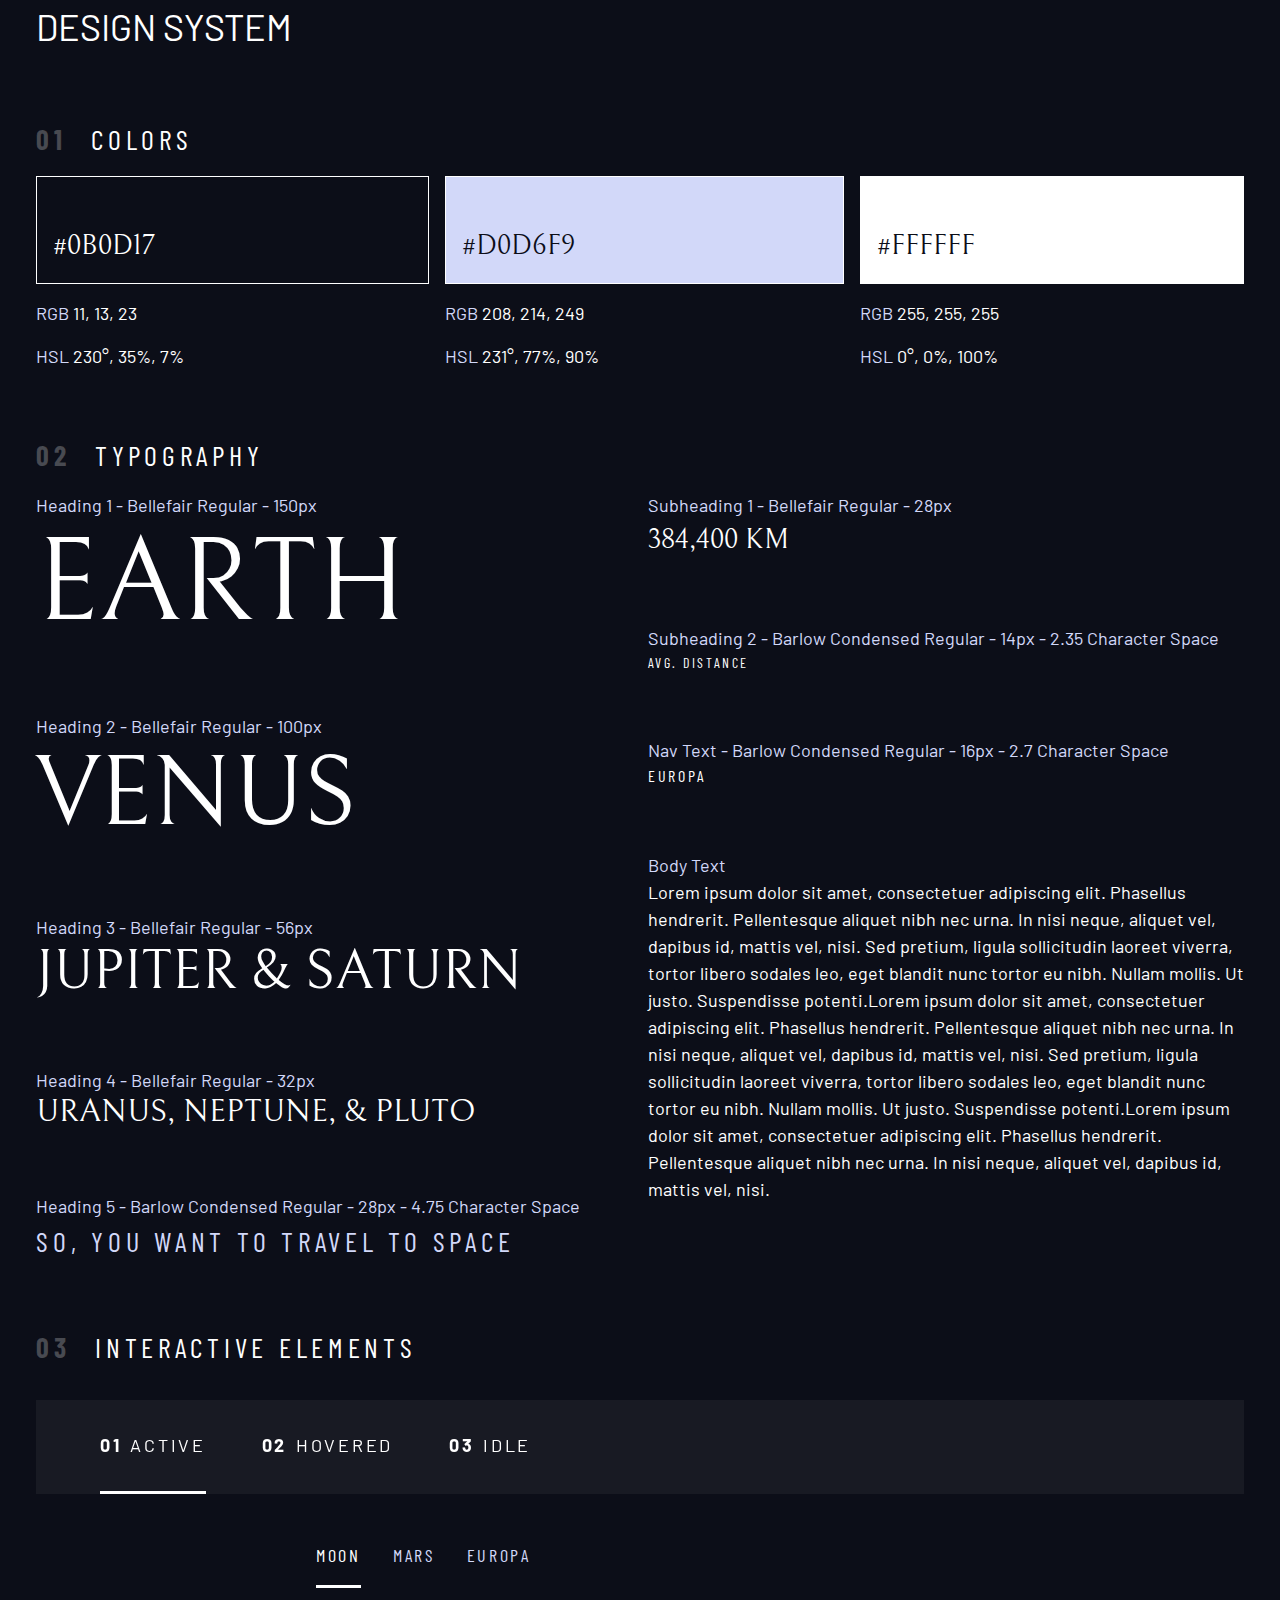
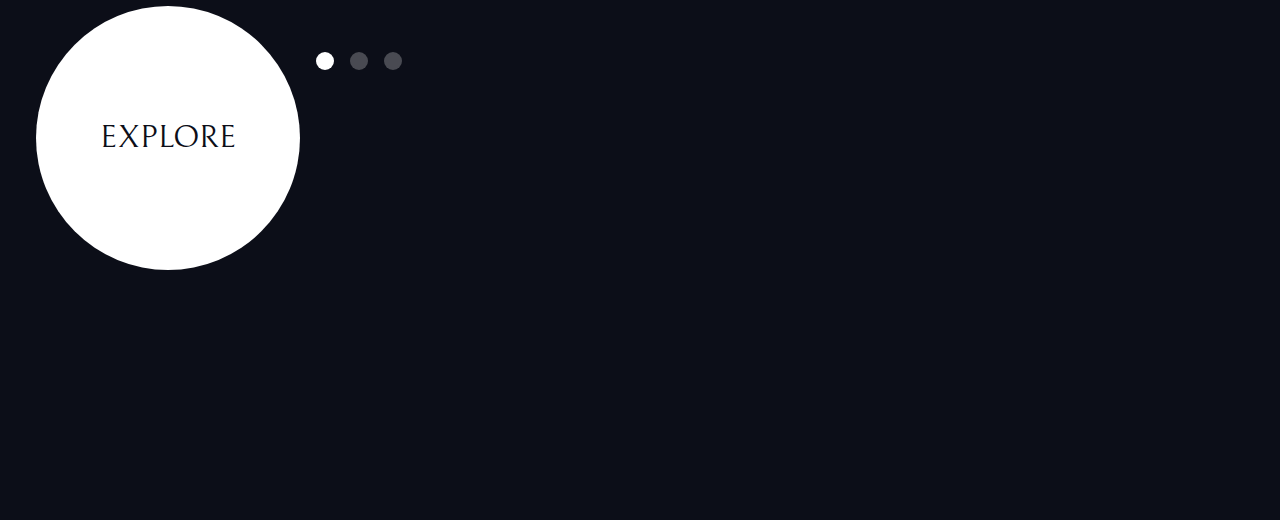
==== design-system.html @ 9b9bf10f "space tourism" ====
<html>
  <head>
    <title>Design system</title>

    <!-- Google fonts -->
    <link rel="preconnect" href="https://fonts.googleapis.com" />
    <link rel="preconnect" href="https://fonts.gstatic.com" crossorigin />
    <link
      href="https://fonts.googleapis.com/css2?family=Barlow+Condensed:wght@400;700&family=Bellefair&family=Barlow:wght@400;700&display=swap"
      rel="stylesheet"
    />

    <link rel="stylesheet" href="index.css" />

    <title>Design System | Space tourism</title>
  </head>
  <body>
    <div class="container flow">
      <h1 class="uppercase">Design system</h1>

      <section class="flow" id="colors" style="margin: 4rem 0">
        <h2 class="numbered-title"><span>01</span> colors</h2>
        <div class="flex">
          <div class="flow" style="flex-grow: 1">
            <div
              class="bg-dark text-white ff-serif fs-500"
              style="padding: 3rem 1rem 1rem; border: 1px solid white"
            >
              #0B0D17
            </div>
            <p><span class="text-accent">RGB</span> 11, 13, 23</p>
            <p><span class="text-accent">HSL</span> 230°, 35%, 7%</p>
          </div>
          <div class="flow" style="flex-grow: 1">
            <div
              class="bg-accent text-dark ff-serif fs-500"
              style="padding: 3rem 1rem 1rem; border: 1px solid white"
            >
              #D0D6F9
            </div>
            <p><span class="text-accent">RGB</span> 208, 214, 249</p>
            <p><span class="text-accent">HSL</span> 231°, 77%, 90%</p>
          </div>
          <div class="flow" style="flex-grow: 1">
            <div
              class="bg-white text-dark ff-serif fs-500"
              style="padding: 3rem 1rem 1rem; border: 1px solid white"
            >
              #FFFFFF
            </div>
            <p><span class="text-accent">RGB</span> 255, 255, 255</p>
            <p><span class="text-accent">HSL</span> 0°, 0%, 100%</p>
          </div>
        </div>
      </section>

      <section class="flow" id="typography" style="margin: 4rem 0">
        <h2 class="numbered-title"><span>02 </span>Typography</h2>
        <div class="flex">
          <div class="flow" style="flex-basis: 100%; --flow-space: 4rem">
            <div>
              <p class="text-accent">Heading 1 - Bellefair Regular - 150px</p>
              <p class="fs-900 ff-serif uppercase">Earth</p>
            </div>
            <div>
              <p class="text-accent">Heading 2 - Bellefair Regular - 100px</p>
              <p class="fs-800 ff-serif uppercase">Venus</p>
            </div>
            <div>
              <p class="text-accent">Heading 3 - Bellefair Regular - 56px</p>
              <p class="fs-700 ff-serif uppercase">Jupiter & Saturn</p>
            </div>
            <div>
              <p class="text-accent">Heading 4 - Bellefair Regular - 32px</p>
              <p class="fs-600 ff-serif uppercase">Uranus, Neptune, & Pluto</p>
            </div>
            <div>
              <p class="text-accent">
                Heading 5 - Barlow Condensed Regular - 28px - 4.75 Character
                Space
              </p>
              <p
                class="
                  text-accent
                  fs-500
                  ff-sans-cond
                  uppercase
                  letter-spacing-1
                "
              >
                So, you want to travel to space
              </p>
            </div>
          </div>

          <div class="flow" style="flex-basis: 100%; --flow-space: 4rem">
            <div>
              <p class="text-accent">Subheading 1 - Bellefair Regular - 28px</p>
              <p class="fs-500 ff-serif uppercase">384,400 km</p>
            </div>
            <div>
              <p class="text-accent">
                Subheading 2 - Barlow Condensed Regular - 14px - 2.35 Character
                Space
              </p>
              <p class="fs-200 uppercase ff-sans-cond letter-spacing-3">
                Avg. Distance
              </p>
            </div>
            <div>
              <p class="text-accent">
                Nav Text - Barlow Condensed Regular - 16px - 2.7 Character Space
              </p>
              <p class="fs-300 uppercase ff-sans-cond letter-spacing-2">
                Europa
              </p>
            </div>
            <div>
              <p class="text-accent">Body Text</p>
              <p>
                Lorem ipsum dolor sit amet, consectetuer adipiscing elit.
                Phasellus hendrerit. Pellentesque aliquet nibh nec urna. In nisi
                neque, aliquet vel, dapibus id, mattis vel, nisi. Sed pretium,
                ligula sollicitudin laoreet viverra, tortor libero sodales leo,
                eget blandit nunc tortor eu nibh. Nullam mollis. Ut justo.
                Suspendisse potenti.Lorem ipsum dolor sit amet, consectetuer
                adipiscing elit. Phasellus hendrerit. Pellentesque aliquet nibh
                nec urna. In nisi neque, aliquet vel, dapibus id, mattis vel,
                nisi. Sed pretium, ligula sollicitudin laoreet viverra, tortor
                libero sodales leo, eget blandit nunc tortor eu nibh. Nullam
                mollis. Ut justo. Suspendisse potenti.Lorem ipsum dolor sit
                amet, consectetuer adipiscing elit. Phasellus hendrerit.
                Pellentesque aliquet nibh nec urna. In nisi neque, aliquet vel,
                dapibus id, mattis vel, nisi.
              </p>
            </div>
          </div>
        </div>
      </section>

      <section class="flow" id="interactive-elements">
        <h2 class="numbered-title"><span>03</span> Interactive elements</h2>

        <!-- navigation -->
        <div>
          <nav>
            <ul class="primary-navigation underline-indicators flex">
              <li class="active">
                <a class="uppercase text-white letter-spacing-2" href="#"
                  ><span>01</span>Active</a
                >
              </li>
              <li>
                <a class="uppercase text-white letter-spacing-2" href="#"
                  ><span>02</span>Hovered</a
                >
              </li>
              <li>
                <a class="uppercase text-white letter-spacing-2" href="#"
                  ><span>03</span>Idle</a
                >
              </li>
            </ul>
          </nav>
        </div>

        <div class="flex">
          <div style="margin-top: 5rem">
            <!-- explore button -->
            <a
              href="#"
              class="large-button uppercase ff-serif fs-600 text-dark bg-white"
              >Explore</a
            >
          </div>

          <div class="flow" style="margin-bottom: 50vh; --flow-space: 4rem">
            <!-- Tabs -->
            <div class="tab-list underline-indicators flex">
              <button
                aria-selected="true"
                class="
                  uppercase
                  ff-sans-cond
                  text-accent
                  bg-dark
                  letter-spacing-2
                "
              >
                Moon
              </button>
              <button
                aria-selected="false"
                class="
                  uppercase
                  ff-sans-cond
                  text-accent
                  bg-dark
                  letter-spacing-2
                "
              >
                Mars
              </button>
              <button
                aria-selected="false"
                class="
                  uppercase
                  ff-sans-cond
                  text-accent
                  bg-dark
                  letter-spacing-2
                "
              >
                Europa
              </button>
            </div>

            <!-- Dots -->
            <div class="dot-indicators flex">
              <button aria-selected="true">
                <span class="sr-only">Slide title</span>
              </button>
              <button aria-selected="false">
                <span class="sr-only">Slide title</span>
              </button>
              <button aria-selected="false">
                <span class="sr-only">Slide title</span>
              </button>
            </div>

            <!-- Numbers -->
          </div>
        </div>
      </section>
    </div>

    <script src="index.pack.js"></script>
  </body>
</html>
---- index.css ----
/* ------------------- */
/* Custom properties   */
/* ------------------- */

:root {
  /* colors */
  --clr-dark: 230 35% 7%;
  --clr-light: 231 77% 90%;
  --clr-white: 0 0% 100%;

  /* font-sizes */
  --fs-900: clamp(5rem, 8vw + 1rem, 9.375rem);
  --fs-800: 3.5rem;
  --fs-700: 1.5rem;
  --fs-600: 1rem;
  --fs-500: 1.75rem;
  --fs-400: 0.9375rem;
  --fs-300: 1rem;
  --fs-200: 0.875rem;

  /* font-families */
  --ff-serif: 'Bellefair', serif;
  --ff-sans-cond: 'Barlow Condensed', sans-serif;
  --ff-sans-normal: 'Barlow', sans-serif;
}

@media (min-width: 35em) {
  :root {
    --fs-800: 5rem;
    --fs-700: 2.5rem;
    --fs-600: 1.5rem;
    --fs-400: 1rem;
  }
}

@media (min-width: 45em) {
  :root {
    /* font-sizes */
    --fs-800: 6.25rem;
    --fs-700: 3.5rem;
    --fs-600: 2rem;
    --fs-400: 1.125rem;
  }
}

/* ------------------- */
/* Reset               */
/* ------------------- */

/* https://piccalil.li/blog/a-modern-css-reset/ */

/* Box sizing */
*,
*::before,
*::after {
  box-sizing: border-box;
}

/* Reset margins */
body,
h1,
h2,
h3,
h4,
h5,
p,
figure,
picture {
  margin: 0;
}

h1,
h2,
h3,
h4,
h5,
h6,
p {
  font-weight: 400;
}

/* set up the body */
body {
  font-family: var(--ff-sans-normal);
  font-size: var(--fs-400);
  color: hsl(var(--clr-white));
  background-color: hsl(var(--clr-dark));
  line-height: 1.5;
  min-height: 100vh;

  display: grid;
  grid-template-rows: min-content 1fr;

  overflow-x: hidden;
}

/* make images easier to work with */
img,
picutre {
  max-width: 100%;
  display: block;
}

/* make form elements easier to work with */
input,
button,
textarea,
select {
  font: inherit;
}

/* remove animations for people who've turned them off */
@media (prefers-reduced-motion: reduce) {
  *,
  *::before,
  *::after {
    animation-duration: 0.01ms !important;
    animation-iteration-count: 1 !important;
    transition-duration: 0.01ms !important;
    scroll-behavior: auto !important;
  }
}

/* ------------------- */
/* Utility classes     */
/* ------------------- */

/* general */

.flex {
  display: flex;
  gap: var(--gap, 1rem);
}

.grid {
  display: grid;
  gap: var(--gap, 1rem);
}

.d-block {
  display: block;
}

.flow > *:where(:not(:first-child)) {
  margin-top: var(--flow-space, 1rem);
}

.container {
  padding-inline: 2em;
  margin-inline: auto;
  max-width: 80rem;
}

.grid-container {
  text-align: center;
  display: grid;
  place-items: center;
  padding-inline: 1rem;
}

.grid-container * {
  max-width: 50ch;
}

@media (min-width: 45em) {
  .grid-container {
    text-align: left;
    column-gap: var(--container-gap, 2rem);
    grid-template-columns: minmax(1rem, 1fr) repeat(2, minmax(0, 30rem)) minmax(
        1rem,
        1fr
      );
  }

  .grid-container > *:first-child {
    grid-column: 2;
  }

  .grid-container > *:last-child {
    grid-column: 3;
  }

  .grid-container--home {
    padding-bottom: max(6rem, 20vh);
    align-items: end;
  }
}

.sr-only {
  position: absolute;
  width: 1px;
  height: 1px;
  padding: 0;
  margin: -1px;
  overflow: hidden;
  clip: rect(0, 0, 0, 0);
  white-space: nowrap; /* added line */
  border: 0;
}

.skip-to-content {
  position: absolute;
  z-index: 9999;
  background: hsl(var(--clr-white));
  color: hsl(var(--clr-dark));
  padding: 0.5em 1em;
  margin-inline: auto;
  transform: translateY(-100%);
  transition: transform 250ms ease-in;
}

.skip-to-content:focus {
  transform: translateY(0);
}

/* colors */

.bg-dark {
  background-color: hsl(var(--clr-dark));
}
.bg-accent {
  background-color: hsl(var(--clr-light));
}
.bg-white {
  background-color: hsl(var(--clr-white));
}

.text-dark {
  color: hsl(var(--clr-dark));
}
.text-accent {
  color: hsl(var(--clr-light));
}
.text-white {
  color: hsl(var(--clr-white));
}

/* typography */

.ff-serif {
  font-family: var(--ff-serif);
}
.ff-sans-cond {
  font-family: var(--ff-sans-cond);
}
.ff-sans-normal {
  font-family: var(--ff-sans-normal);
}

.letter-spacing-1 {
  letter-spacing: 4.75px;
}
.letter-spacing-2 {
  letter-spacing: 2.7px;
}
.letter-spacing-3 {
  letter-spacing: 2.35px;
}

.uppercase {
  text-transform: uppercase;
}

.fs-900 {
  font-size: var(--fs-900);
}
.fs-800 {
  font-size: var(--fs-800);
}
.fs-700 {
  font-size: var(--fs-700);
}
.fs-600 {
  font-size: var(--fs-600);
}
.fs-500 {
  font-size: var(--fs-500);
}
.fs-400 {
  font-size: var(--fs-400);
}
.fs-300 {
  font-size: var(--fs-300);
}
.fs-200 {
  font-size: var(--fs-200);
}

.fs-900,
.fs-800,
.fs-700,
.fs-600 {
  line-height: 1.1;
}

.numbered-title {
  font-family: var(--ff-sans-cond);
  font-size: var(--fs-500);
  text-transform: uppercase;
  letter-spacing: 4.72px;
}

.numbered-title span {
  margin-right: 0.5em;
  font-weight: 700;
  color: hsl(var(--clr-white) / 0.25);
}

/* ------------------- */
/* Compontents         */
/* ------------------- */

.large-button {
  font-size: 2rem;
  position: relative;
  z-index: 1;
  display: inline-grid;
  place-items: center;
  padding: 0 2em;
  border-radius: 50%;
  aspect-ratio: 1;
  text-decoration: none;
}

.large-button::after {
  content: '';
  position: absolute;
  z-index: -1;
  width: 100%;
  height: 100%;
  background: hsl(var(--clr-white) / 0.1);
  border-radius: 50%;
  opacity: 0;
  transition: opacity 500ms linear, transform 750ms ease-in-out;
}

.large-button:hover::after,
.large-button:focus::after {
  opacity: 1;
  transform: scale(1.5);
}

/* primary-header */

.logo {
  /* min middle value max */
  margin: 1.5rem clamp(1.5rem, 5vw, 3.5rem);
}

.primary-header {
  justify-content: space-between;
  align-items: center;
}

.primary-navigation {
  --gap: clamp(1.5rem, 5vw, 3.5rem);
  --underline-gap: 2rem;
  list-style: none;
  padding: 0;
  margin: 0;
  background: hsl(var(--clr-white) / 0.05);
  backdrop-filter: blur(1.5rem);
}

@supports (backdrop-filter: blur(1rem)) {
  .primary-navigation {
    background: hsl(var(--clr-white) / 0.05);
    backdrop-filter: blur(1.5rem);
  }
}

.mobile-nav-toggle {
  display: none;
}

@media (max-width: 35rem) {
  .primary-navigation {
    --underline-gap: 0.5rem;
    position: fixed;
    z-index: 1000;
    inset: 0 0 0 30%;
    list-style: none;
    padding: min(20rem, 15vh) 2rem;
    margin: 0;
    flex-direction: column;
    transform: translateX(100%);
    transition: transform 500ms ease-in-out;
  }

  .primary-navigation[data-visible='true'] {
    transform: translateX(0);
  }

  .mobile-nav-toggle {
    display: block;
    position: absolute;
    z-index: 2000;
    right: 1rem;
    top: 2rem;
    background: transparent;
    background-image: url(./assets/shared/icon-hamburger.svg);
    background-repeat: no-repeat;
    background-position: center;
    width: 1.5rem;
    aspect-ratio: 1;
    border: 0;
  }

  .mobile-nav-toggle[aria-expanded='true'] {
    background-image: url(./assets/shared/icon-close.svg);
  }

  .mobile-nav-toggle:focus-visible {
    outline: 5px solid white;
    outline-offset: 5px;
  }
}

@media (min-width: 35em) {
  .primary-navigation {
    padding-inline: clamp(3rem, 5vw, 6rem);
  }
}

@media (min-width: 35em) and (max-width: 49.999em) {
  .primary-navigation {
    padding-inline: 3rem;
  }

  .primary-navigation a > span {
    display: none;
  }
}

@media (min-width: 45em) {
  .primary-header::before {
    content: '';
    display: block;
    position: relative;
    height: 1px;
    width: 100%;
    margin-right: -2.5rem;
    background: hsl(var(--clr-white) / 0.25);
    order: 1;
    z-index: 1;
  }

  nav {
    order: 2;
  }

  .primary-navigation {
    margin-block: 2rem;
  }
}

.primary-navigation a {
  text-decoration: none;
}

.primary-navigation a > span {
  font-weight: 700;
  margin-right: 0.5em;
}

.underline-indicators > * {
  cursor: pointer;
  padding: var(--underline-gap, 1rem) 0;
  border: 0;
  border-bottom: 0.2rem solid hsl(var(--clr-white) / 0);
}

.underline-indicators > *:focus {
  border-color: hsl(var(--clr-white) / 0.5);
}

@media (hover: hover) {
  .underline-indicators > *:hover {
    border-color: hsl(var(--clr-white) / 0.5);
  }
}

@media (min-width: 35rem) {
  .underline-indicators > .active,
  .underline-indicators > [aria-selected='true'] {
    color: hsl(var(--clr-white) / 1);
    border-color: hsl(var(--clr-white) / 1);
  }
}

.tab-list {
  --gap: 2rem;
}

.dot-indicators > * {
  cursor: pointer;
  border: 0;
  border-radius: 50%;
  padding: 0.5em;
  background-color: hsl(var(--clr-white) / 0.25);
}

.dot-indicators > *:hover,
.dot-indicators > *:focus {
  background-color: hsl(var(--clr-white) / 0.5);
}

.dot-indicators > [aria-selected='true'] {
  background-color: hsl(var(--clr-white) / 1);
}

/* ----------------------------- */
/* Page specific background      */
/* ----------------------------- */
body {
  background-size: cover;
  background-position: bottom center;
}
/* home */
.home {
  background-image: url(./assets/home/background-home-mobile.jpg);
}

@media (min-width: 35rem) {
  .home {
    background-position: center center;
    background-image: url(./assets/home/background-home-tablet.jpg);
  }
}

@media (min-width: 45rem) {
  .home {
    background-image: url(./assets/home/background-home-desktop.jpg);
  }
}
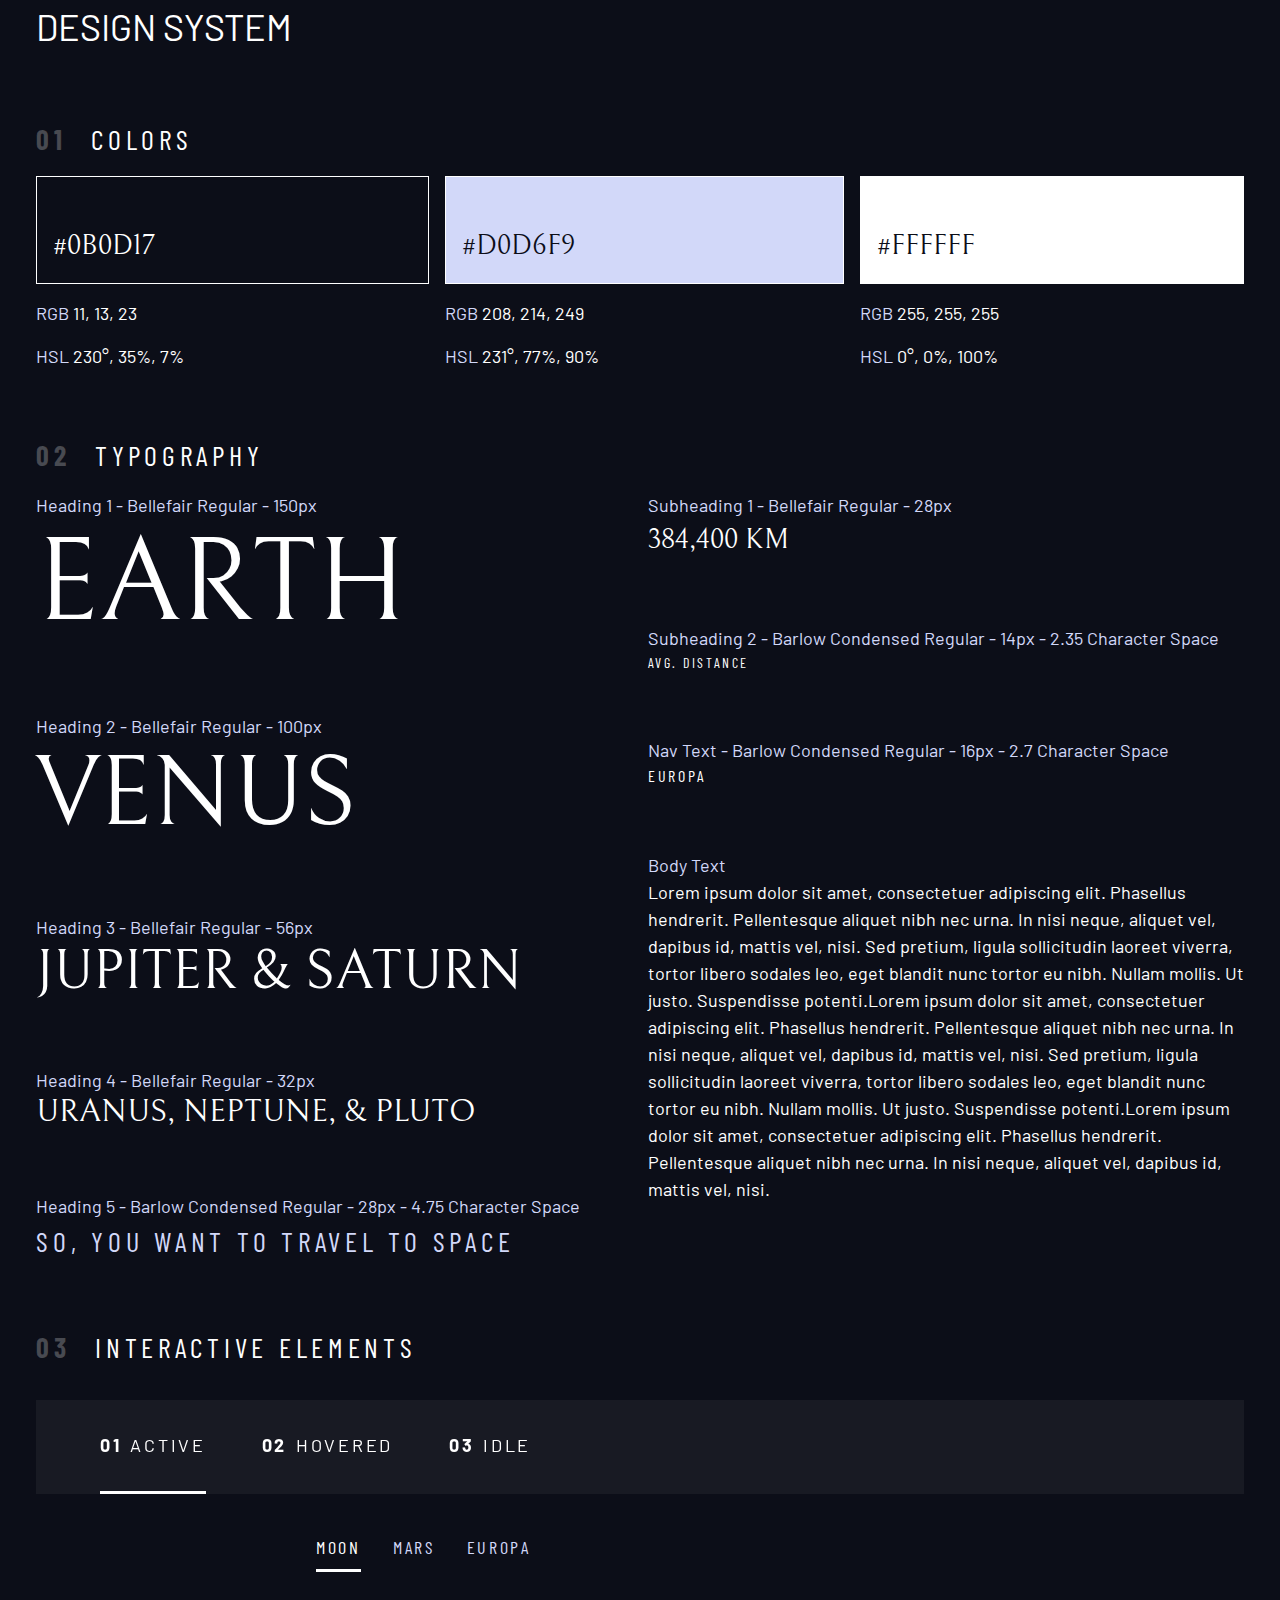
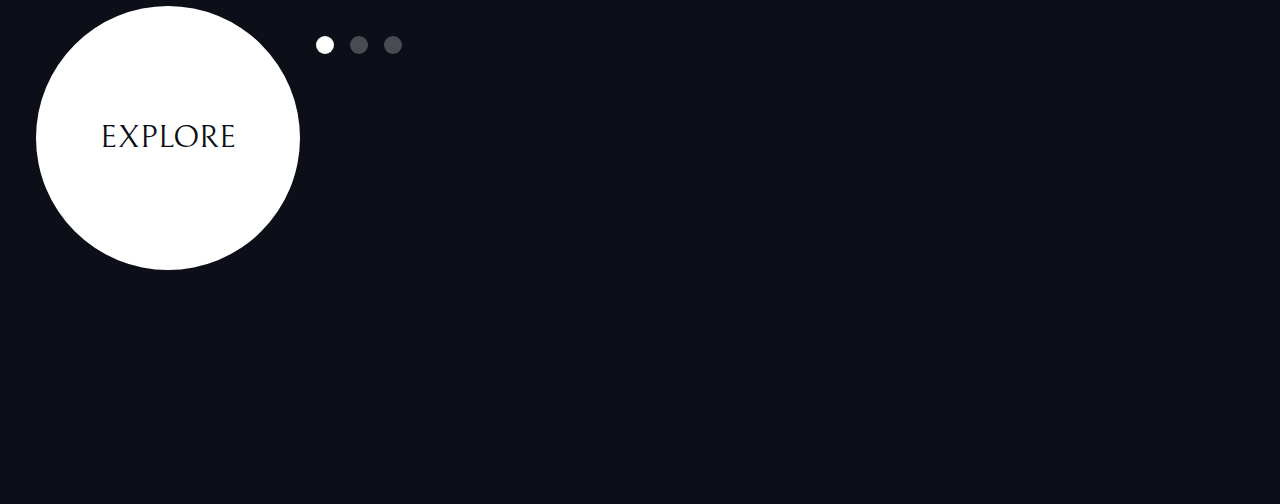
==== commit f11f623a: "content, destination and crew" ====
--- a/design-system.html
+++ b/design-system.html
@@ -179,37 +179,19 @@
             <div class="tab-list underline-indicators flex">
               <button
                 aria-selected="true"
-                class="
-                  uppercase
-                  ff-sans-cond
-                  text-accent
-                  bg-dark
-                  letter-spacing-2
-                "
+                class="uppercase ff-sans-cond text-accent letter-spacing-2"
               >
                 Moon
               </button>
               <button
                 aria-selected="false"
-                class="
-                  uppercase
-                  ff-sans-cond
-                  text-accent
-                  bg-dark
-                  letter-spacing-2
-                "
+                class="uppercase ff-sans-cond text-accent letter-spacing-2"
               >
                 Mars
               </button>
               <button
                 aria-selected="false"
-                class="
-                  uppercase
-                  ff-sans-cond
-                  text-accent
-                  bg-dark
-                  letter-spacing-2
-                "
+                class="uppercase ff-sans-cond text-accent letter-spacing-2"
               >
                 Europa
               </button>
--- a/index.css
+++ b/index.css
@@ -13,7 +13,7 @@
   --fs-800: 3.5rem;
   --fs-700: 1.5rem;
   --fs-600: 1rem;
-  --fs-500: 1.75rem;
+  --fs-500: 1rem;
   --fs-400: 0.9375rem;
   --fs-300: 1rem;
   --fs-200: 0.875rem;
@@ -29,6 +29,7 @@
     --fs-800: 5rem;
     --fs-700: 2.5rem;
     --fs-600: 1.5rem;
+    --fs-500: 1.25rem;
     --fs-400: 1rem;
   }
 }
@@ -39,6 +40,7 @@
     --fs-800: 6.25rem;
     --fs-700: 3.5rem;
     --fs-600: 2rem;
+    --fs-500: 1.75rem;
     --fs-400: 1.125rem;
   }
 }
@@ -145,45 +147,17 @@
   margin-top: var(--flow-space, 1rem);
 }
 
+/* .flow--space-1 */
+/* .flow--space-2 */
+/* .flow--space-3 */
+.flow--space-small {
+  --flow-space: 0.75rem;
+}
+
 .container {
   padding-inline: 2em;
   margin-inline: auto;
   max-width: 80rem;
-}
-
-.grid-container {
-  text-align: center;
-  display: grid;
-  place-items: center;
-  padding-inline: 1rem;
-}
-
-.grid-container * {
-  max-width: 50ch;
-}
-
-@media (min-width: 45em) {
-  .grid-container {
-    text-align: left;
-    column-gap: var(--container-gap, 2rem);
-    grid-template-columns: minmax(1rem, 1fr) repeat(2, minmax(0, 30rem)) minmax(
-        1rem,
-        1fr
-      );
-  }
-
-  .grid-container > *:first-child {
-    grid-column: 2;
-  }
-
-  .grid-container > *:last-child {
-    grid-column: 3;
-  }
-
-  .grid-container--home {
-    padding-bottom: max(6rem, 20vh);
-    align-items: end;
-  }
 }
 
 .sr-only {
@@ -465,9 +439,10 @@
 
 .underline-indicators > * {
   cursor: pointer;
-  padding: var(--underline-gap, 1rem) 0;
+  padding: var(--underline-gap, 0.5rem) 0;
   border: 0;
   border-bottom: 0.2rem solid hsl(var(--clr-white) / 0);
+  background-color: transparent;
 }
 
 .underline-indicators > *:focus {
@@ -533,3 +508,205 @@
     background-image: url(./assets/home/background-home-desktop.jpg);
   }
 }
+
+/* destination */
+.destination {
+  background-image: url(./assets/destination/background-destination-mobile.jpg);
+}
+
+@media (min-width: 35rem) {
+  .destination {
+    background-position: center center;
+    background-image: url(./assets/destination/background-destination-tablet.jpg);
+  }
+}
+
+@media (min-width: 45rem) {
+  .destination {
+    background-image: url(./assets/destination/background-destination-desktop.jpg);
+  }
+}
+
+/* crew */
+.crew {
+  background-image: url(./assets/home/background-crew-mobile.jpg);
+}
+
+@media (min-width: 35rem) {
+  .crew {
+    background-position: center center;
+    background-image: url(./assets/crew/background-crew-tablet.jpg);
+  }
+}
+
+@media (min-width: 45rem) {
+  .crew {
+    background-image: url(./assets/crew/background-crew-desktop.jpg);
+  }
+}
+/* ----------------------------- */
+/* Layout                        */
+/* ----------------------------- */
+
+.grid-container {
+  text-align: center;
+  display: grid;
+  place-items: center;
+  padding-inline: 1rem;
+  padding-bottom: 4rem;
+}
+
+.grid-container p:not([class]) {
+  max-width: 50ch;
+}
+
+.grid-container .numbered-title {
+  grid-area: title;
+}
+
+/* destination layout */
+
+.grid-container--destination {
+  --flow-space: 2rem;
+
+  grid-template-areas:
+    'title'
+    'image'
+    'tabs'
+    'content';
+}
+
+.grid-container--destination > picture {
+  grid-area: image;
+  max-width: 60%;
+}
+
+.grid-container--destination > .tab-list {
+  grid-area: tabs;
+}
+
+.grid-container--destination > .destination-info {
+  grid-area: content;
+}
+
+.destination-meta {
+  flex-direction: column;
+  border-top: 1px solid hsl(var(--clr-white) / 0.1);
+  padding-top: 2.5rem;
+  margin-top: 2.5rem;
+}
+
+.destination-meta p {
+  font-size: 1.75rem;
+}
+
+/* crew layout */
+
+.grid-container--crew {
+  --flow-space: 2rem;
+  grid-template-areas:
+    'title'
+    'image'
+    'tabs'
+    'content';
+}
+
+.grid-container--crew > picture {
+  grid-area: image;
+  max-width: 60%;
+  border-bottom: 1px solid hsl(var(--clr-white) / 0.1);
+}
+
+.grid-container--crew > .dot-indicators {
+  grid-area: tabs;
+}
+
+.grid-container--crew > .crew-details {
+  grid-area: content;
+}
+
+.crew-details h2 {
+  /* opacity: 0.5; */
+  color: hsl(var(--clr-white) / 0.5);
+}
+
+@media (min-width: 35em) {
+  .numbered-title {
+    justify-self: start;
+    margin-top: 2rem;
+  }
+
+  .destination-meta {
+    flex-direction: row;
+    justify-content: space-evenly;
+  }
+
+  .grid-container--crew {
+    padding-bottom: 0;
+    grid-template-areas:
+      'title'
+      'content'
+      'tabs'
+      'image';
+  }
+
+  .grid-container--crew > img {
+    border-bottom: none;
+  }
+}
+
+@media (min-width: 45em) {
+  .grid-container {
+    text-align: left;
+    column-gap: var(--container-gap, 2rem);
+    grid-template-columns: minmax(1rem, 1fr) repeat(2, minmax(0, 30rem)) minmax(
+        1rem,
+        1fr
+      );
+  }
+
+  .grid-container--home {
+    padding-bottom: max(6rem, 20vh);
+    align-items: end;
+  }
+
+  .grid-container--home > *:first-child {
+    grid-column: 2;
+  }
+
+  .grid-container--home > *:last-child {
+    grid-column: 3;
+  }
+
+  .grid-container--destination {
+    justify-items: start;
+    align-content: start;
+    grid-template-areas:
+      '. title title .'
+      '. image tabs .'
+      '. image content .';
+  }
+
+  .grid-container--destination > picture,
+  .grid-container--crew > picture {
+    max-width: 90%;
+  }
+  .destination-meta {
+    --gap: min(6vw, 6rem);
+    justify-content: start;
+  }
+
+  .grid-container--crew {
+    grid-template-areas:
+      '. title title .'
+      '. content image .'
+      '. tabs image .';
+  }
+
+  .grid-container--crew > .dot-indicators {
+    justify-self: start;
+  }
+  .grid-container--crew > picture {
+    align-self: end;
+  }
+}
